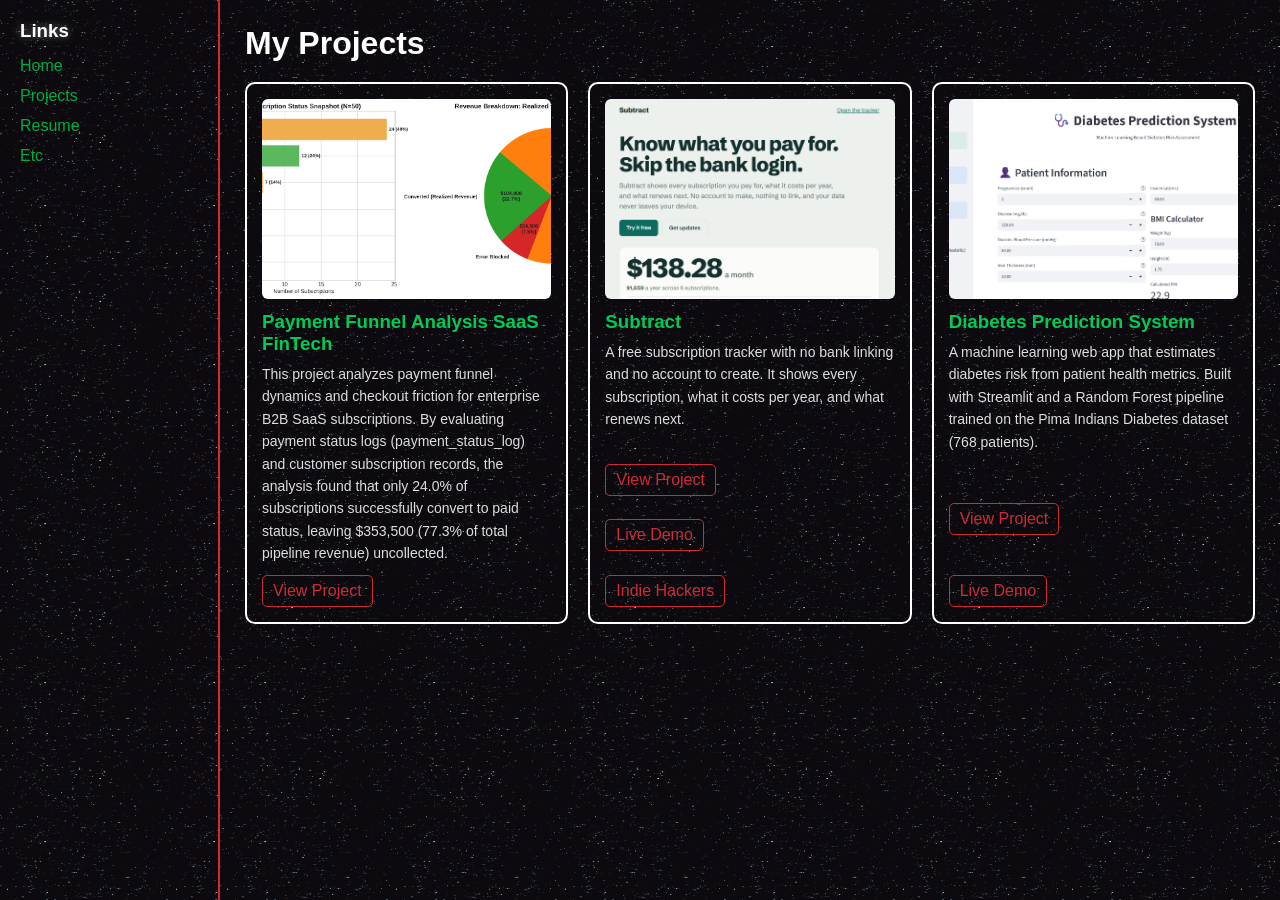
==== projects.html @ 8c4973c2 "Fix HTML formatting and project descriptions" ====
<!DOCTYPE html>
<html lang="en">
<head>
    <meta charset="UTF-8">
    <meta name="viewport" content="width=device-width, initial-scale=1">
    <title>Projects</title>
    <link rel="stylesheet" href="mainstyle.css?v=2">
    <style>
        .project-card img {
            width: 100%;
            height: 200px;
            object-fit: cover;
            border-radius: 6px;
            margin-bottom: 12px;
            display: block;
        }
    </style>
</head>
<body>
<div id="wrapper">
    <div id="leftcolumn">
        <h3>Links</h3>
        <a href="index.html">Home</a>
        <a href="projects.html">Projects</a>
        <a href="resume.html">Resume</a>
        <a href="etc.html">Etc</a>
    </div>

    <div id="content">
        <h1>My Projects</h1>
        <div class="projects-container">

            <div class="project-card">
                <img src="chart.png" alt="Payment Funnel Analysis SaaS FinTech">
                <h3>Payment Funnel Analysis SaaS FinTech</h3>
                <p>This project analyzes payment funnel dynamics and checkout friction for enterprise B2B SaaS subscriptions. 
                    By evaluating payment status logs (payment_status_log) and customer subscription records, 
                    the analysis found that only 24.0% of subscriptions successfully convert to paid status, 
                    leaving $353,500 (77.3% of total pipeline revenue) uncollected.</p>
                <a href="https://github.com/hoomanv3xo/Payment-Funnel-Analysis-SaaS-FinTech" target="_blank" rel="noopener">View Project</a>
            </div>                                                                                                                            
            
            <div class="project-card">
                <img src="subtract.png" alt="Subtract subscription tracker">
                <h3>Subtract</h3>
                <p>A free subscription tracker with no bank linking and no account to create. It shows every subscription, what it costs per year, and what renews next.</p>
                <a href="https://github.com/hoomanxo/subtract" target="_blank" rel="noopener">View Project</a>
                <a href="https://hoomanxo.github.io/subtract/?ref=portfolio" target="_blank" rel="noopener">Live Demo</a>
                <a href="https://www.indiehackers.com/hoomanxo" target="_blank" rel="noopener">Indie Hackers</a>
            </div>

            <div class="project-card">
                <img src="project2.png" alt="Diabetes Prediction">
                <h3>Diabetes Prediction System</h3>
                <p>A machine learning web app that estimates diabetes risk from patient health metrics. Built with Streamlit and a Random Forest pipeline trained on the Pima Indians Diabetes dataset (768 patients).</p>
                <a href="https://github.com/hoomanv3xo/diabetes-prediction-system" target="_blank" rel="noopener">View Project</a>
                <a href="https://hooman-diabetes-prediction-system.streamlit.app/" target="_blank" rel="noopener">Live Demo</a>
            </div>

        </div><!-- /projects-container -->
    </div><!-- /content -->
</div><!-- /wrapper -->
</body>
</html>
---- mainstyle.css ----
/* Reset */
* {
    box-sizing: border-box;
    margin: 0;
    padding: 0;
}

html {
    -webkit-text-size-adjust: 100%;
    text-size-adjust: 100%;
}

/* Body */
body {
    font-family: Verdana, Arial, Helvetica, sans-serif;
    font-size: 16px;
    color: #fff;
    background: #0a0a0a;
    overflow-x: hidden;
}

/* Moving star overlay */
body::before {
    content: "";
    position: fixed;
    width: 200%;
    height: 200%;
    top: -50%;
    left: -50%;
    background: radial-gradient(white 1px, transparent 1px);
    background-size: 50px 50px;
    opacity: 0.05;
    animation: moveStars 60s linear infinite;
    pointer-events: none;
}

@keyframes moveStars {
    from { transform: translate(0, 0); }
    to { transform: translate(100px, 100px); }
}

/* Layout */
#wrapper {
    display: flex;
    min-height: 100vh;
}

/* Sidebar */
#leftcolumn {
    width: 220px;
    padding: 20px;
    border-right: 2px solid #ce2b37;
    background-image: url("starx.gif");
    background-color: #050505;
}

#leftcolumn h3 {
    margin-bottom: 15px;
    color: #ffffff;
    text-shadow: 0 0 8px rgba(255, 255, 255, 0.4);
}

/* Neon Links */
#leftcolumn a {
    display: block;
    margin: 12px 0;
    color: #00aa44;
    text-decoration: none;
    position: relative;
    transition: 0.3s;
}

#leftcolumn a:hover {
    color: #fff;
    text-shadow:
        0 0 5px #00cc55,
        0 0 10px #00cc55,
        0 0 20px #00cc55;
    transform: translateX(8px);
}

#leftcolumn a::after {
    content: "";
    position: absolute;
    left: 0;
    bottom: -3px;
    width: 0;
    height: 2px;
    background: #00cc55;
    transition: 0.3s;
}

#leftcolumn a:hover::after {
    width: 100%;
}

/* Content */
#content {
    flex: 1;
    padding: 25px;
    background-image: url("starx.gif");
    background-color: #0a0a0a;
}

/* Tricolor Header: flickers through green, white, red */
h1 {
    color: #ffffff;
    animation: triflicker 3s infinite alternate;
}

@keyframes triflicker {
    0%   { color: #00aa44; text-shadow: 0 0 10px #00aa44, 0 0 20px #00aa44; }
    40%  { color: #ffffff; text-shadow: 0 0 10px #ffffff, 0 0 20px rgba(255,255,255,0.5); }
    70%  { color: #ffffff; text-shadow: 0 0 5px #ffffff; }
    100% { color: #ce2b37; text-shadow: 0 0 10px #ce2b37, 0 0 25px #ce2b37; }
}

/* Projects Grid: 3 per row */
.projects-container {
    display: grid;
    grid-template-columns: repeat(3, 1fr);
    gap: 20px;
    margin-top: 20px;
}

/* Project Card */
.project-card {
    display: flex;
    flex-direction: column;
    background-image: url("starx.gif");
    border: 2px solid #ffffff;
    border-radius: 10px;
    padding: 15px;
    position: relative;
    transition: 0.3s;
    color: #fff;
}

.project-card h3 {
    color: #00cc55;
    margin-bottom: 8px;
}

.project-card p {
    color: #dddddd;
    font-size: 14px;
    line-height: 1.6;
    margin-bottom: 10px;
}

/* Glow on hover */
.project-card:hover {
    transform: scale(1.05);
    border-color: #ce2b37;
    box-shadow:
        0 0 10px #ce2b37,
        0 0 20px rgba(206, 43, 55, 0.5),
        0 0 5px #00aa44;
}

/* Animated tricolor border glow */
.project-card::before {
    content: "";
    position: absolute;
    inset: 0;
    border-radius: 10px;
    background: linear-gradient(90deg, #00aa44, #ffffff, #ce2b37, #00aa44);
    background-size: 300%;
    filter: blur(8px);
    opacity: 0;
    z-index: -1;
}

.project-card:hover::before {
    opacity: 1;
    animation: borderFlow 3s linear infinite;
}

@keyframes borderFlow {
    from { background-position: 0%; }
    to { background-position: 300%; }
}

/* Buttons: pinned to the bottom of each card */
.project-card a {
    display: inline-block;
    margin-top: auto;
    align-self: flex-start;
    padding: 6px 10px;
    border: 1px solid #ce2b37;
    border-radius: 5px;
    color: #ce2b37;
    text-decoration: none;
    transition: 0.3s;
}

.project-card a:hover {
    background: #ce2b37;
    color: white;
    box-shadow:
        0 0 10px #ce2b37,
        0 0 20px rgba(206, 43, 55, 0.6);
}

/* Content links: tricolor neon hover */
#content > p a {
    display: inline-block;
    color: #00aa44;
    text-decoration: none;
    position: relative;
    transition: 0.3s;
}

#content > p a:hover {
    color: #fff;
    text-shadow:
        0 0 5px #00cc55,
        0 0 10px #00cc55,
        0 0 20px #ce2b37,
        0 0 30px #ce2b37;
    transform: translateX(8px);
}

/* Underline that grows in and flows green -> white -> red */
#content > p a::after {
    content: "";
    position: absolute;
    left: 0;
    bottom: -3px;
    width: 0;
    height: 2px;
    background: linear-gradient(90deg, #00aa44, #ffffff, #ce2b37, #00aa44);
    background-size: 300%;
    transition: width 0.3s;
}

#content > p a:hover::after {
    width: 100%;
    animation: borderFlow 3s linear infinite;
}

/* Icon links: green + red glow */
#content > p a img {
    transition: 0.3s;
}

#content > p a:hover img {
    filter: drop-shadow(0 0 5px #00cc55) drop-shadow(0 0 10px #ce2b37);
}

#content > p a:has(img)::after {
    display: none;
}

/* Responsive (kept last so these rules override the ones above) */
@media (max-width: 1000px) {
    .projects-container {
        grid-template-columns: repeat(2, 1fr);
    }
}

@media (max-width: 768px) {
    body {
        font-size: 14px;
    }

    #wrapper {
        flex-direction: column;
    }

    #leftcolumn {
        width: 100%;
        border-right: none;
        border-bottom: 2px solid #ce2b37;
        padding: 12px;
        display: flex;
        flex-wrap: wrap;
        justify-content: center;
        gap: 6px 18px;
    }

    #leftcolumn h3 {
        width: 100%;
        text-align: center;
        font-size: 16px;
        margin-bottom: 4px;
    }

    #leftcolumn a {
        margin: 4px 0;
        font-size: 14px;
    }

    #leftcolumn a:hover {
        transform: none;
    }

    #content {
        padding: 16px;
    }

    h1 {
        font-size: 1.6rem;
    }

    .projects-container {
        grid-template-columns: 1fr;
    }

    .project-card:hover {
        transform: none;
    }
}
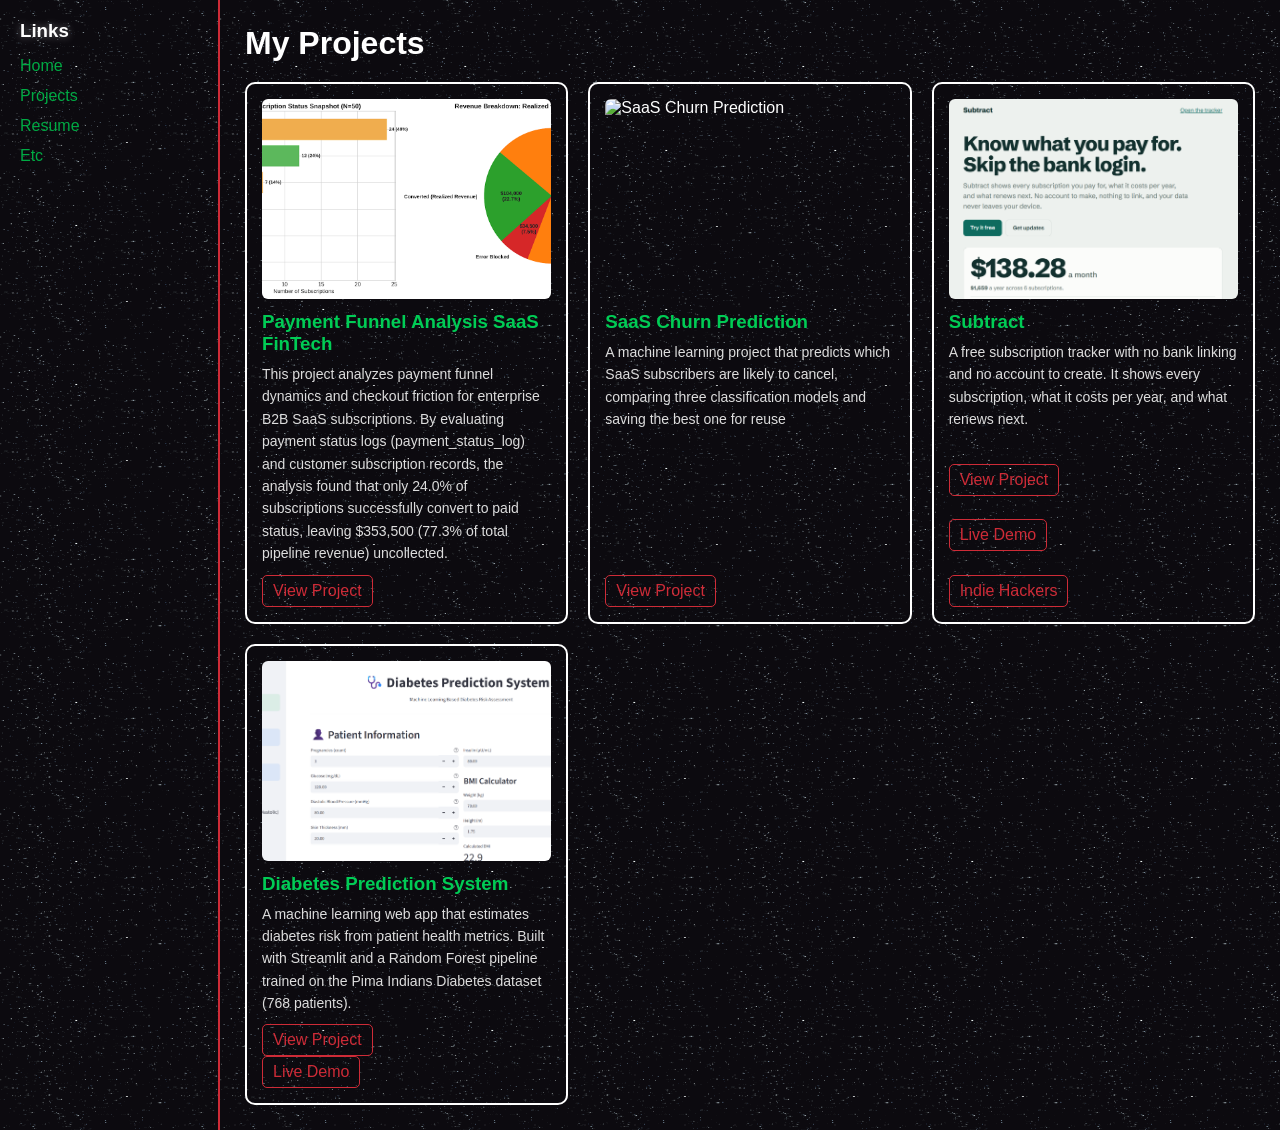
==== commit dd8e913a: "Update projects.html" ====
--- a/projects.html
+++ b/projects.html
@@ -38,7 +38,14 @@
                     the analysis found that only 24.0% of subscriptions successfully convert to paid status, 
                     leaving $353,500 (77.3% of total pipeline revenue) uncollected.</p>
                 <a href="https://github.com/hoomanv3xo/Payment-Funnel-Analysis-SaaS-FinTech" target="_blank" rel="noopener">View Project</a>
-            </div>                                                                                                                            
+            </div>   
+
+            <div class="project-card">
+                <img src="churn.png" alt="SaaS Churn Prediction">
+                <h3>SaaS Churn Prediction</h3>
+                <p>A machine learning project that predicts which SaaS subscribers are likely to cancel, comparing three classification models and saving the best one for reuse</p>
+                <a href="https://github.com/hoomanv3xo/SaaS_Churn_Prediction" target="_blank" rel="noopener">View Project</a>
+            </div>          
             
             <div class="project-card">
                 <img src="subtract.png" alt="Subtract subscription tracker">
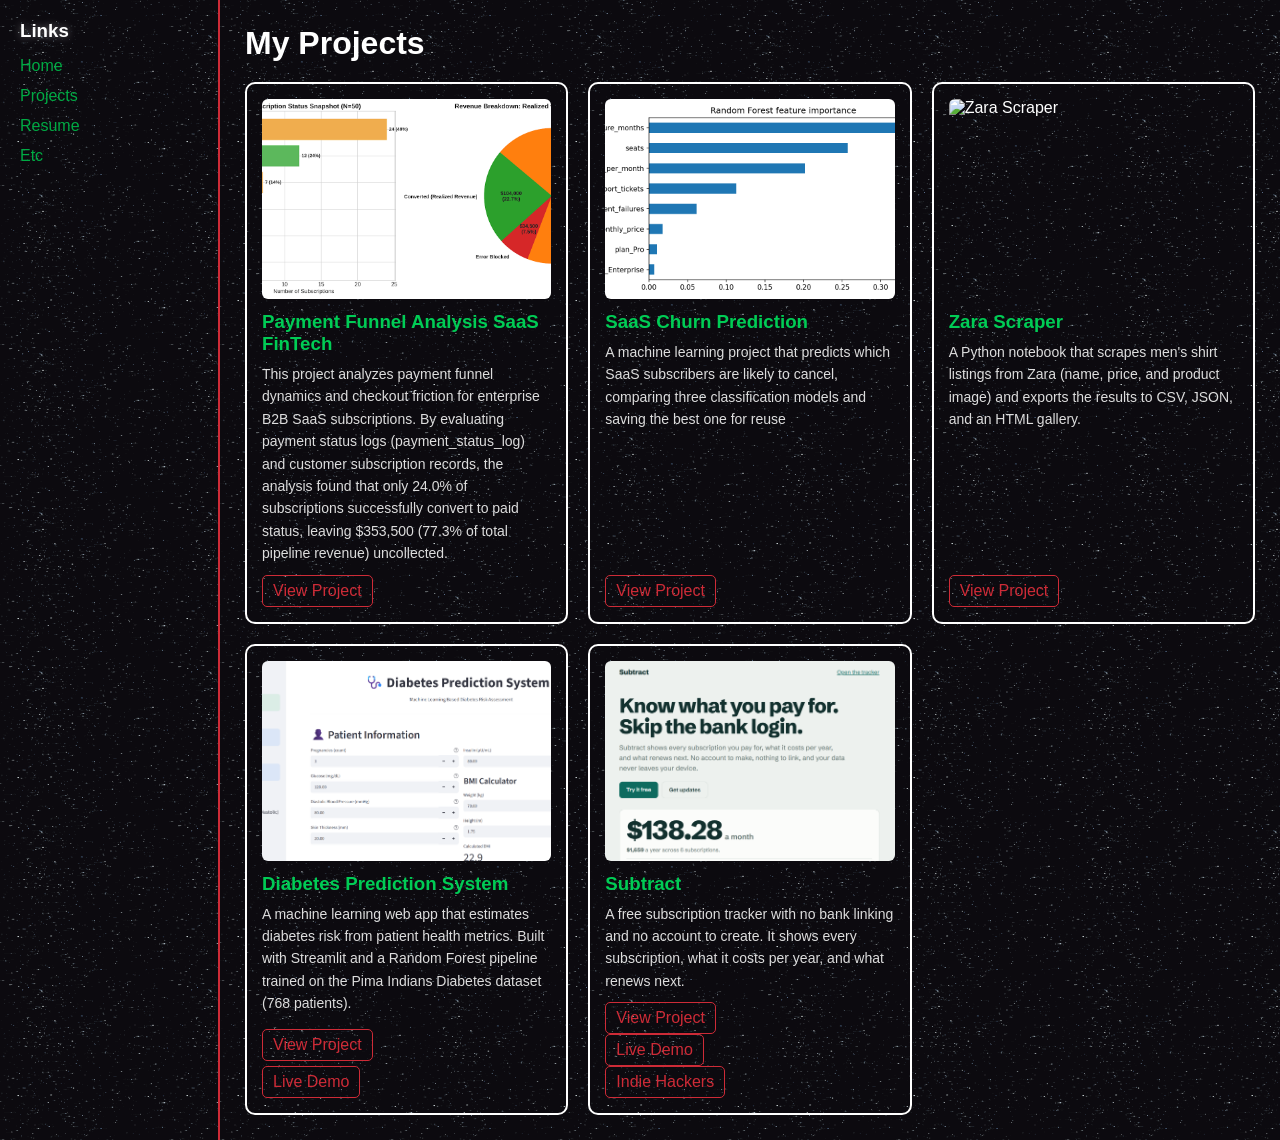
==== commit 7fe2293e: "Update project descriptions and add Zara Scraper" ====
--- a/projects.html
+++ b/projects.html
@@ -45,7 +45,22 @@
                 <h3>SaaS Churn Prediction</h3>
                 <p>A machine learning project that predicts which SaaS subscribers are likely to cancel, comparing three classification models and saving the best one for reuse</p>
                 <a href="https://github.com/hoomanv3xo/SaaS_Churn_Prediction" target="_blank" rel="noopener">View Project</a>
-            </div>          
+            </div>     
+
+               <div class="project-card">
+                <img src="scraper.png" alt="Zara Scraper">
+                <h3>Zara Scraper</h3>
+                <p>A Python notebook that scrapes men's shirt listings from Zara (name, price, and product image) and exports the results to CSV, JSON, and an HTML gallery.</p>
+                <a href="https://github.com/hoomanv3xo/Zara-Scraper" target="_blank" rel="noopener">View Project</a>
+            </div>
+
+            <div class="project-card">
+                <img src="project2.png" alt="Diabetes Prediction">
+                <h3>Diabetes Prediction System</h3>
+                <p>A machine learning web app that estimates diabetes risk from patient health metrics. Built with Streamlit and a Random Forest pipeline trained on the Pima Indians Diabetes dataset (768 patients).</p>
+                <a href="https://github.com/hoomanv3xo/diabetes-prediction-system" target="_blank" rel="noopener">View Project</a>
+                <a href="https://hooman-diabetes-prediction-system.streamlit.app/" target="_blank" rel="noopener">Live Demo</a>
+            </div>
             
             <div class="project-card">
                 <img src="subtract.png" alt="Subtract subscription tracker">
@@ -56,13 +71,7 @@
                 <a href="https://www.indiehackers.com/hoomanxo" target="_blank" rel="noopener">Indie Hackers</a>
             </div>
 
-            <div class="project-card">
-                <img src="project2.png" alt="Diabetes Prediction">
-                <h3>Diabetes Prediction System</h3>
-                <p>A machine learning web app that estimates diabetes risk from patient health metrics. Built with Streamlit and a Random Forest pipeline trained on the Pima Indians Diabetes dataset (768 patients).</p>
-                <a href="https://github.com/hoomanv3xo/diabetes-prediction-system" target="_blank" rel="noopener">View Project</a>
-                <a href="https://hooman-diabetes-prediction-system.streamlit.app/" target="_blank" rel="noopener">Live Demo</a>
-            </div>
+           
 
         </div><!-- /projects-container -->
     </div><!-- /content -->
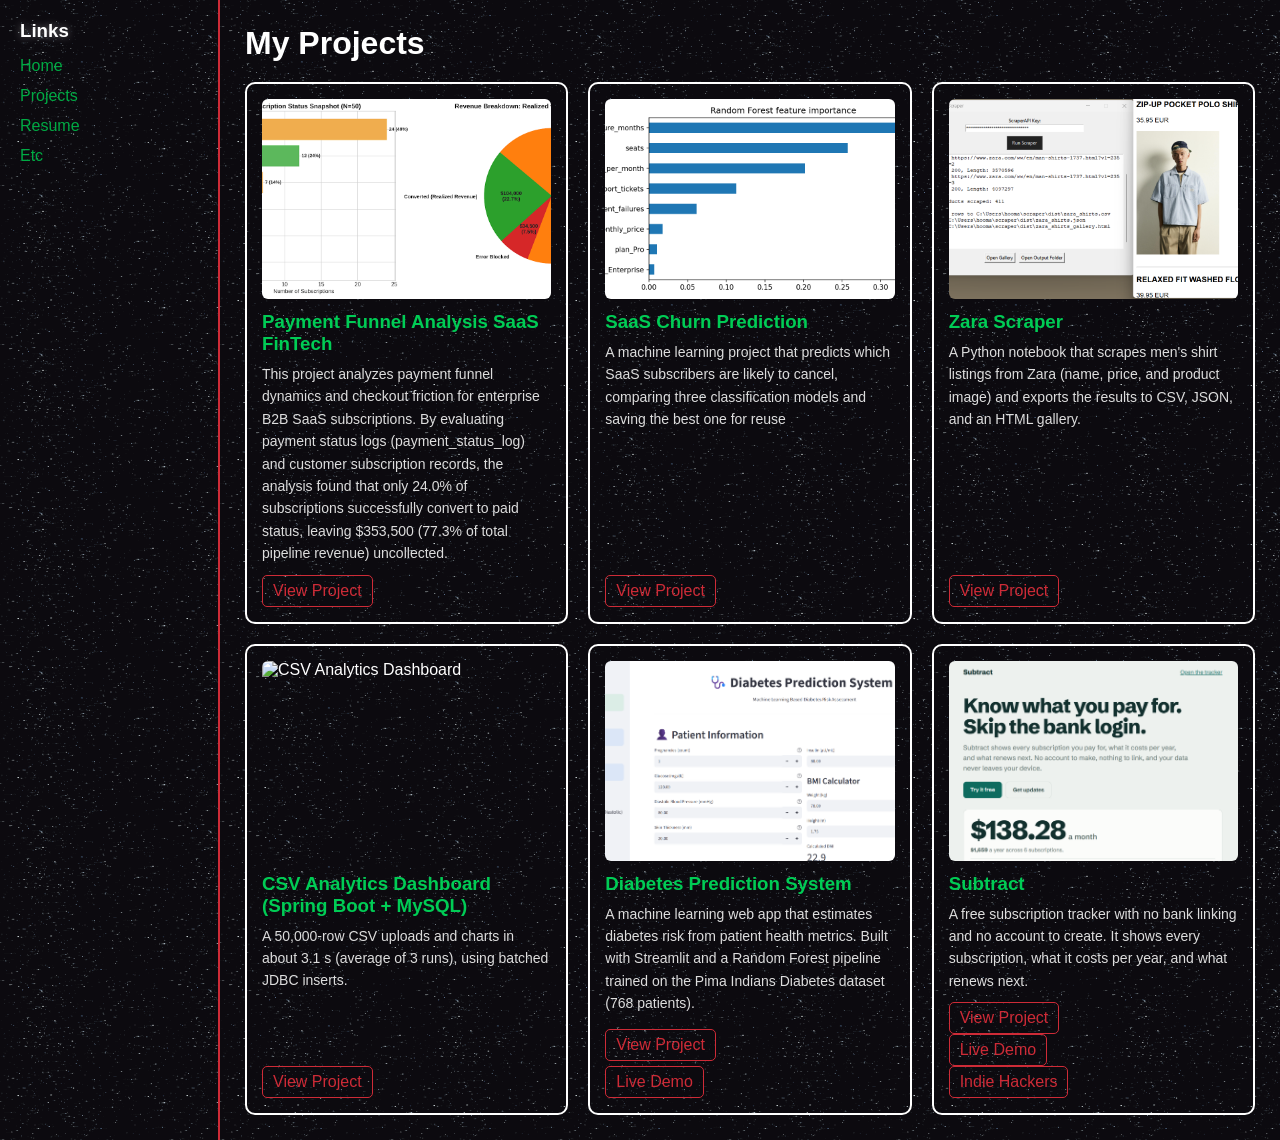
==== commit 43c9c511: "Update projects.html" ====
--- a/projects.html
+++ b/projects.html
@@ -55,6 +55,13 @@
             </div>
 
             <div class="project-card">
+                <img src="spring.png" alt="CSV Analytics Dashboard">
+                <h3>CSV Analytics Dashboard (Spring Boot + MySQL)</h3>
+                <p>A 50,000-row CSV uploads and charts in about 3.1 s (average of 3 runs), using batched JDBC inserts. </p>
+                <a href="https://github.com/hoomanv3xo/spring-data-dashboard" target="_blank" rel="noopener">View Project</a>
+            </div>
+
+            <div class="project-card">
                 <img src="project2.png" alt="Diabetes Prediction">
                 <h3>Diabetes Prediction System</h3>
                 <p>A machine learning web app that estimates diabetes risk from patient health metrics. Built with Streamlit and a Random Forest pipeline trained on the Pima Indians Diabetes dataset (768 patients).</p>
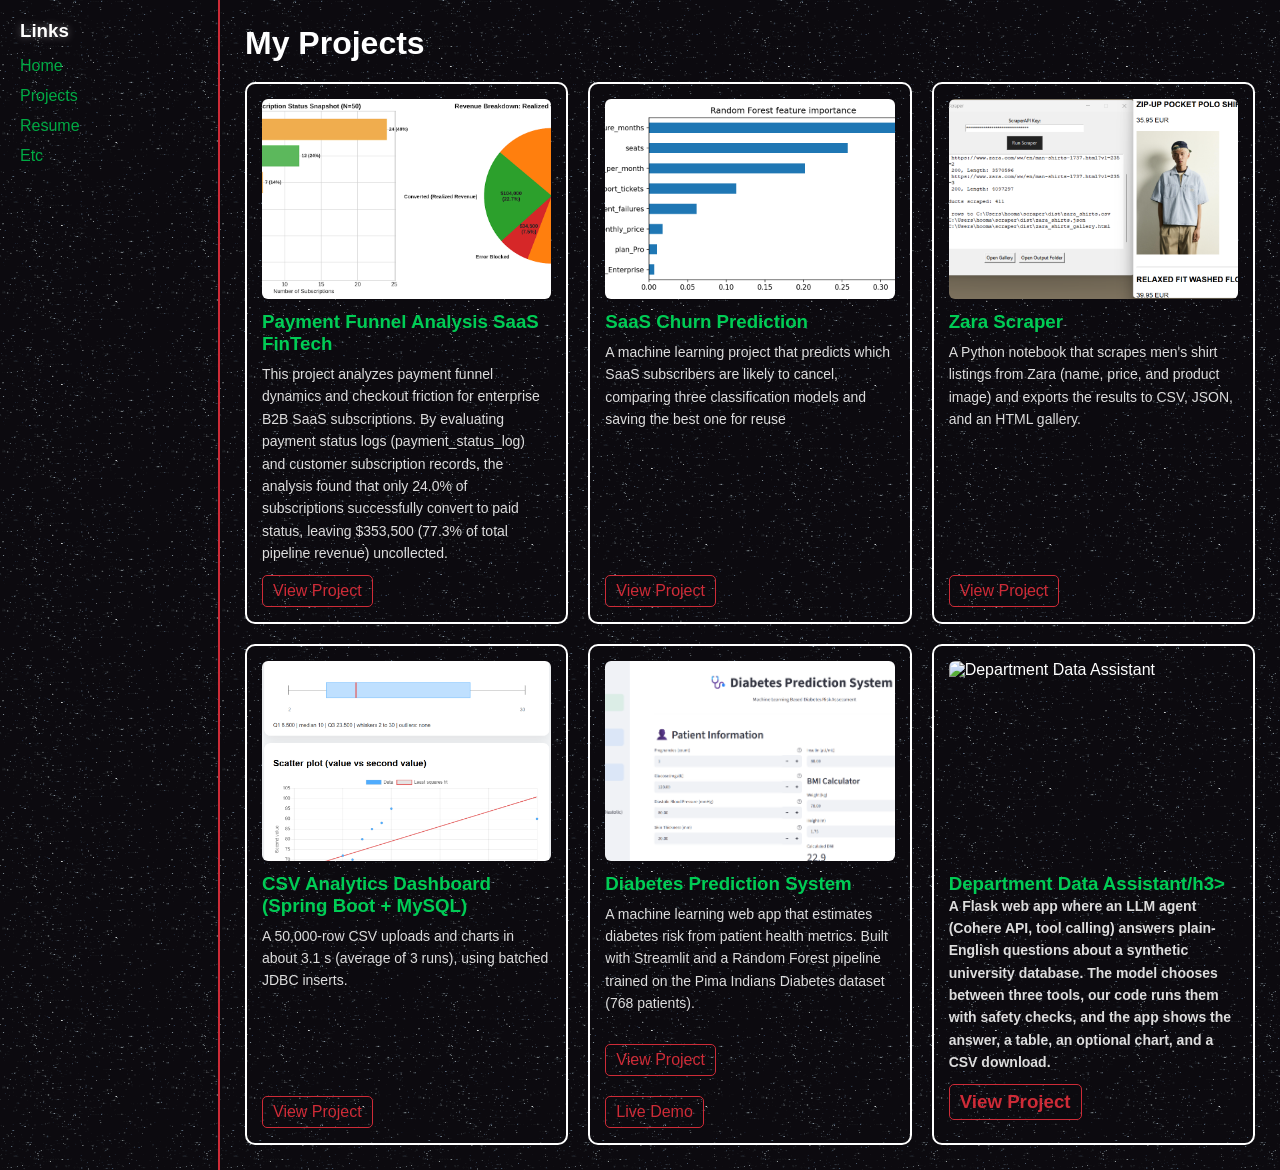
==== commit 75503f0f: "Fix HTML encoding issues in projects.html" ====
--- a/projects.html
+++ b/projects.html
@@ -68,15 +68,18 @@
                 <a href="https://github.com/hoomanv3xo/diabetes-prediction-system" target="_blank" rel="noopener">View Project</a>
                 <a href="https://hooman-diabetes-prediction-system.streamlit.app/" target="_blank" rel="noopener">Live Demo</a>
             </div>
+
+               <div class="project-card">
+                <img src="assistant.png" alt="Department Data Assistant">
+                <h3>Department Data Assistant/h3>
+                <p>A Flask web app where an LLM agent (Cohere API, tool calling) answers plain-English questions about a synthetic university database.
+                    The model chooses between three tools, our code runs them with safety checks, and the app shows the answer, 
+                    a table, an optional chart, and a CSV download.</p>
+                <a href="https://github.com/hoomanv3xo/dept-data-agent" target="_blank" rel="noopener">View Project</a>
+                
+            </div>
             
-            <div class="project-card">
-                <img src="subtract.png" alt="Subtract subscription tracker">
-                <h3>Subtract</h3>
-                <p>A free subscription tracker with no bank linking and no account to create. It shows every subscription, what it costs per year, and what renews next.</p>
-                <a href="https://github.com/hoomanxo/subtract" target="_blank" rel="noopener">View Project</a>
-                <a href="https://hoomanxo.github.io/subtract/?ref=portfolio" target="_blank" rel="noopener">Live Demo</a>
-                <a href="https://www.indiehackers.com/hoomanxo" target="_blank" rel="noopener">Indie Hackers</a>
-            </div>
+           
 
            
 
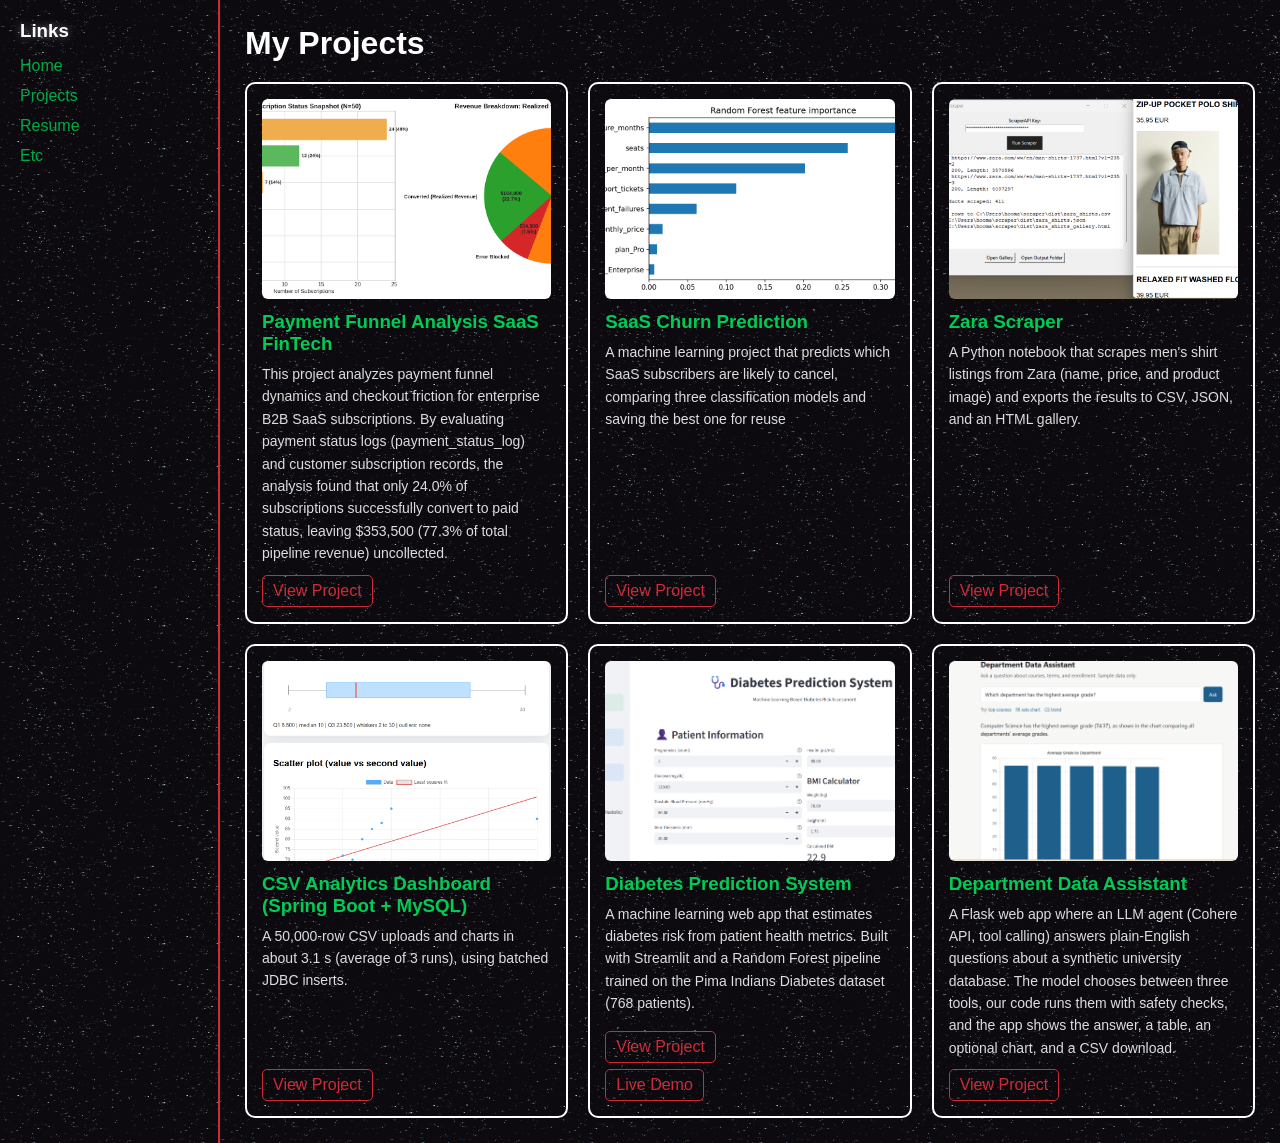
==== commit d6fff4e6: "Update projects.html" ====
--- a/projects.html
+++ b/projects.html
@@ -71,7 +71,7 @@
 
                <div class="project-card">
                 <img src="assistant.png" alt="Department Data Assistant">
-                <h3>Department Data Assistant/h3>
+                <h3>Department Data Assistant</h3>
                 <p>A Flask web app where an LLM agent (Cohere API, tool calling) answers plain-English questions about a synthetic university database.
                     The model chooses between three tools, our code runs them with safety checks, and the app shows the answer, 
                     a table, an optional chart, and a CSV download.</p>
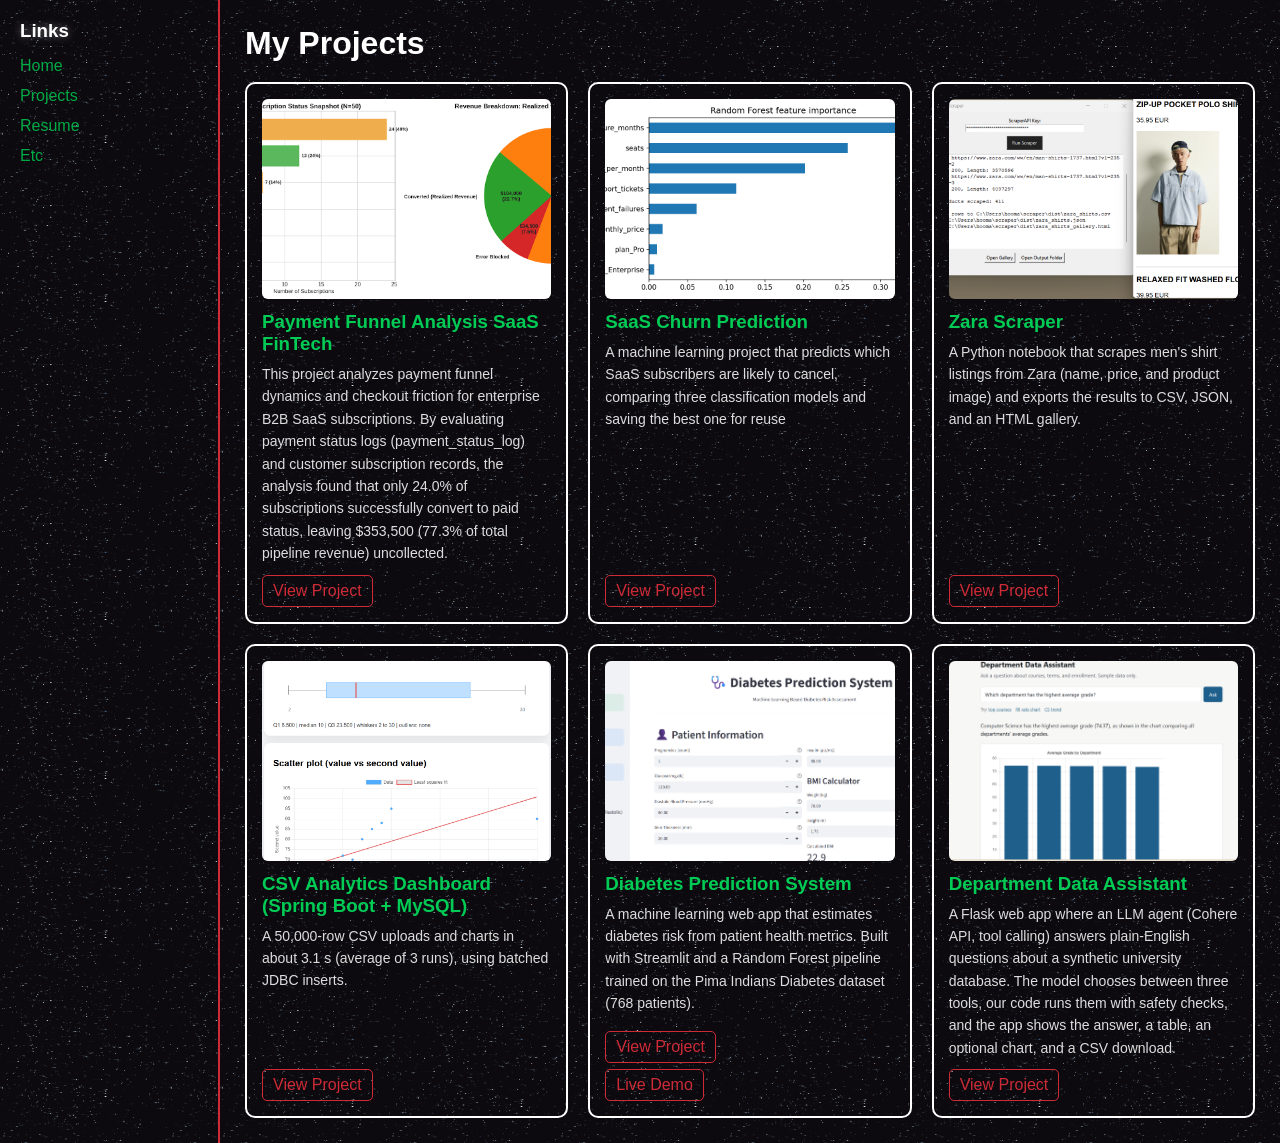
==== commit 4a929b88: "Fix HTML structure and formatting in projects.html" ====
--- a/projects.html
+++ b/projects.html
@@ -72,9 +72,7 @@
                <div class="project-card">
                 <img src="assistant.png" alt="Department Data Assistant">
                 <h3>Department Data Assistant</h3>
-                <p>A Flask web app where an LLM agent (Cohere API, tool calling) answers plain-English questions about a synthetic university database.
-                    The model chooses between three tools, our code runs them with safety checks, and the app shows the answer, 
-                    a table, an optional chart, and a CSV download.</p>
+                <p>A Flask web app where an LLM agent (Cohere API, tool calling) answers plain-English questions about a synthetic university database. The model chooses between three tools, our code runs them with safety checks, and the app shows the answer, a table, an optional chart, and a CSV download.</p>
                 <a href="https://github.com/hoomanv3xo/dept-data-agent" target="_blank" rel="noopener">View Project</a>
                 
             </div>
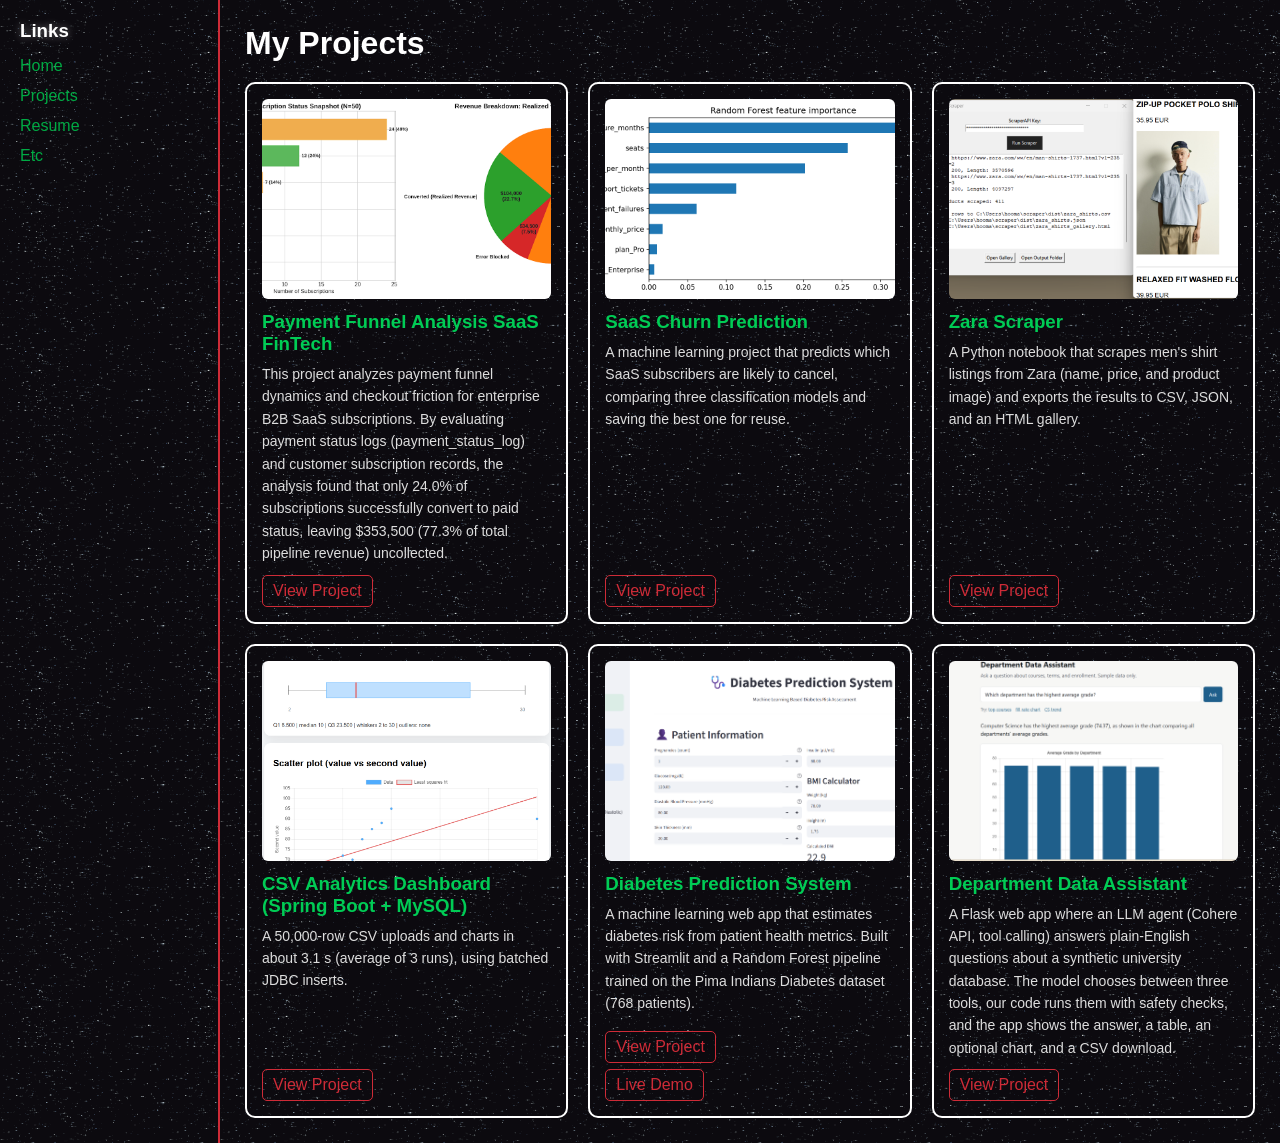
==== commit b542a136: "Update projects.html" ====
--- a/projects.html
+++ b/projects.html
@@ -43,7 +43,7 @@
             <div class="project-card">
                 <img src="churn.png" alt="SaaS Churn Prediction">
                 <h3>SaaS Churn Prediction</h3>
-                <p>A machine learning project that predicts which SaaS subscribers are likely to cancel, comparing three classification models and saving the best one for reuse</p>
+                <p>A machine learning project that predicts which SaaS subscribers are likely to cancel, comparing three classification models and saving the best one for reuse.</p>
                 <a href="https://github.com/hoomanv3xo/SaaS_Churn_Prediction" target="_blank" rel="noopener">View Project</a>
             </div>     
 
